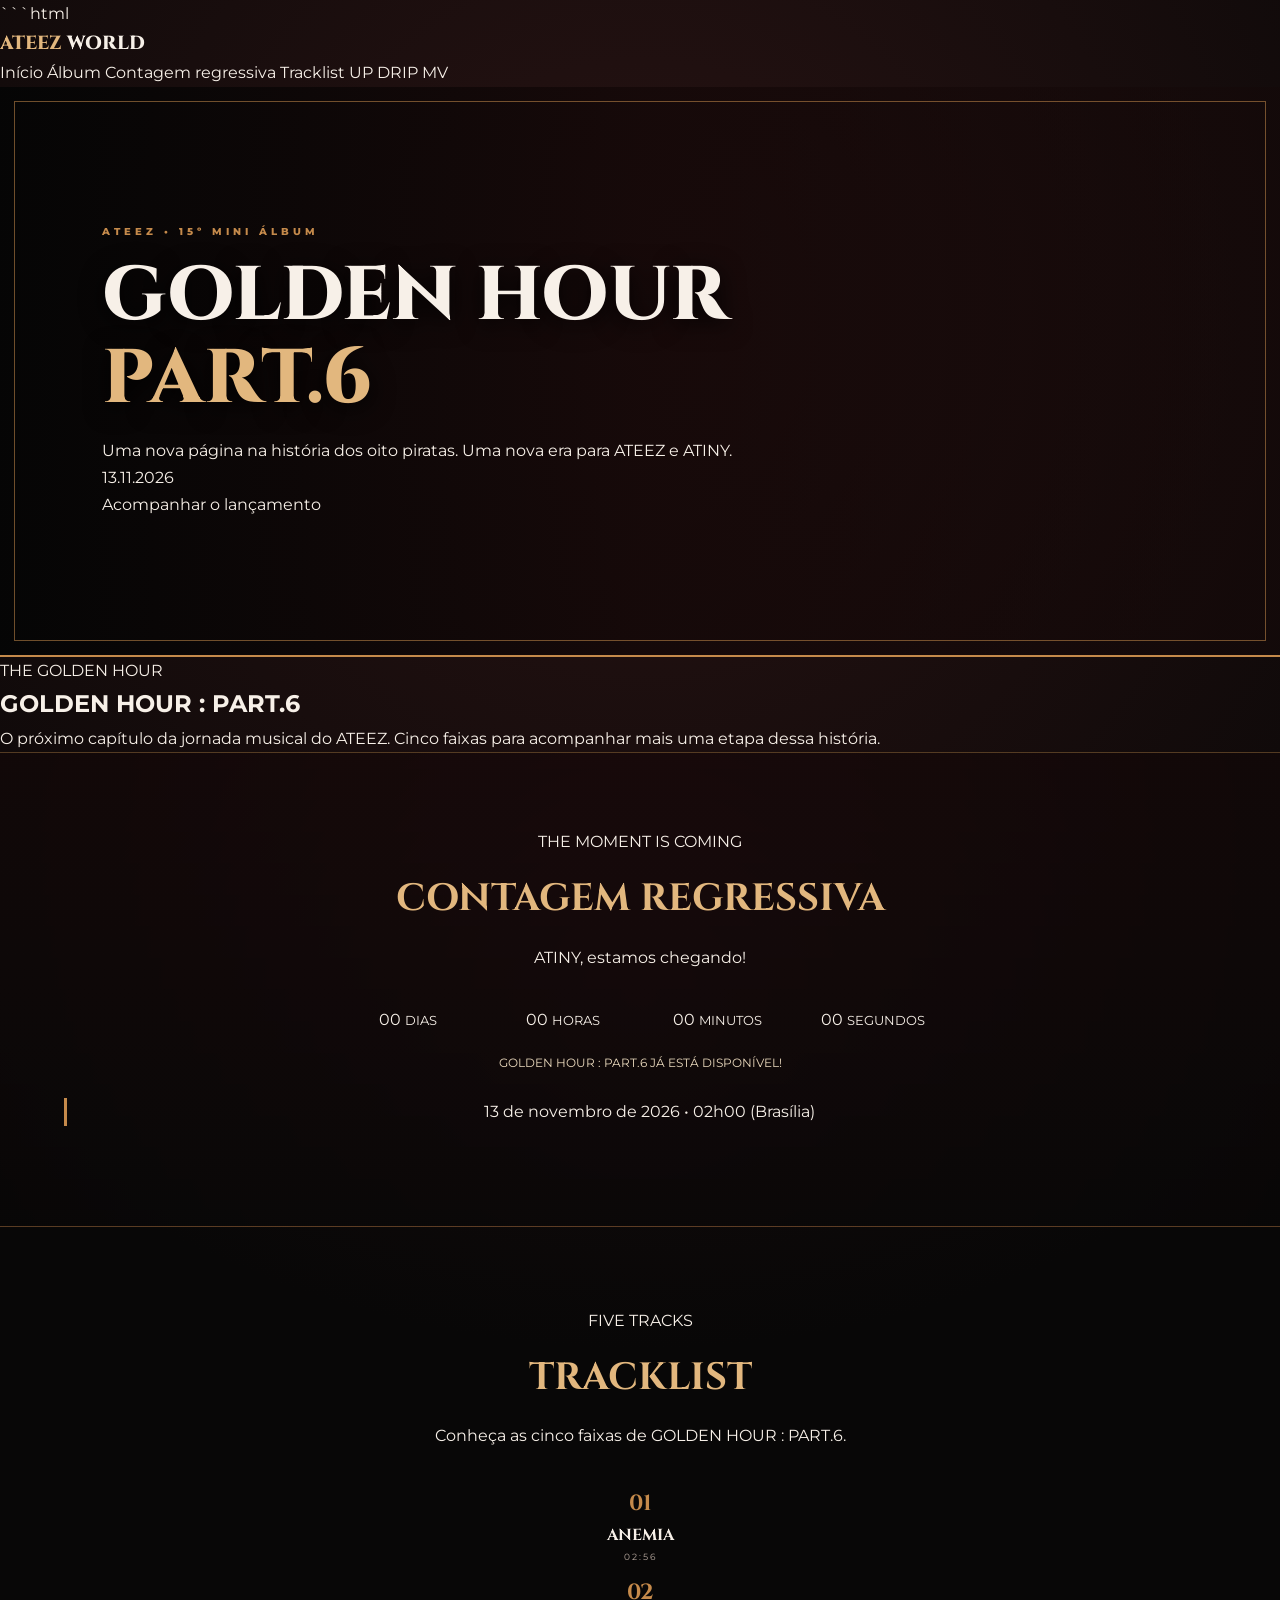
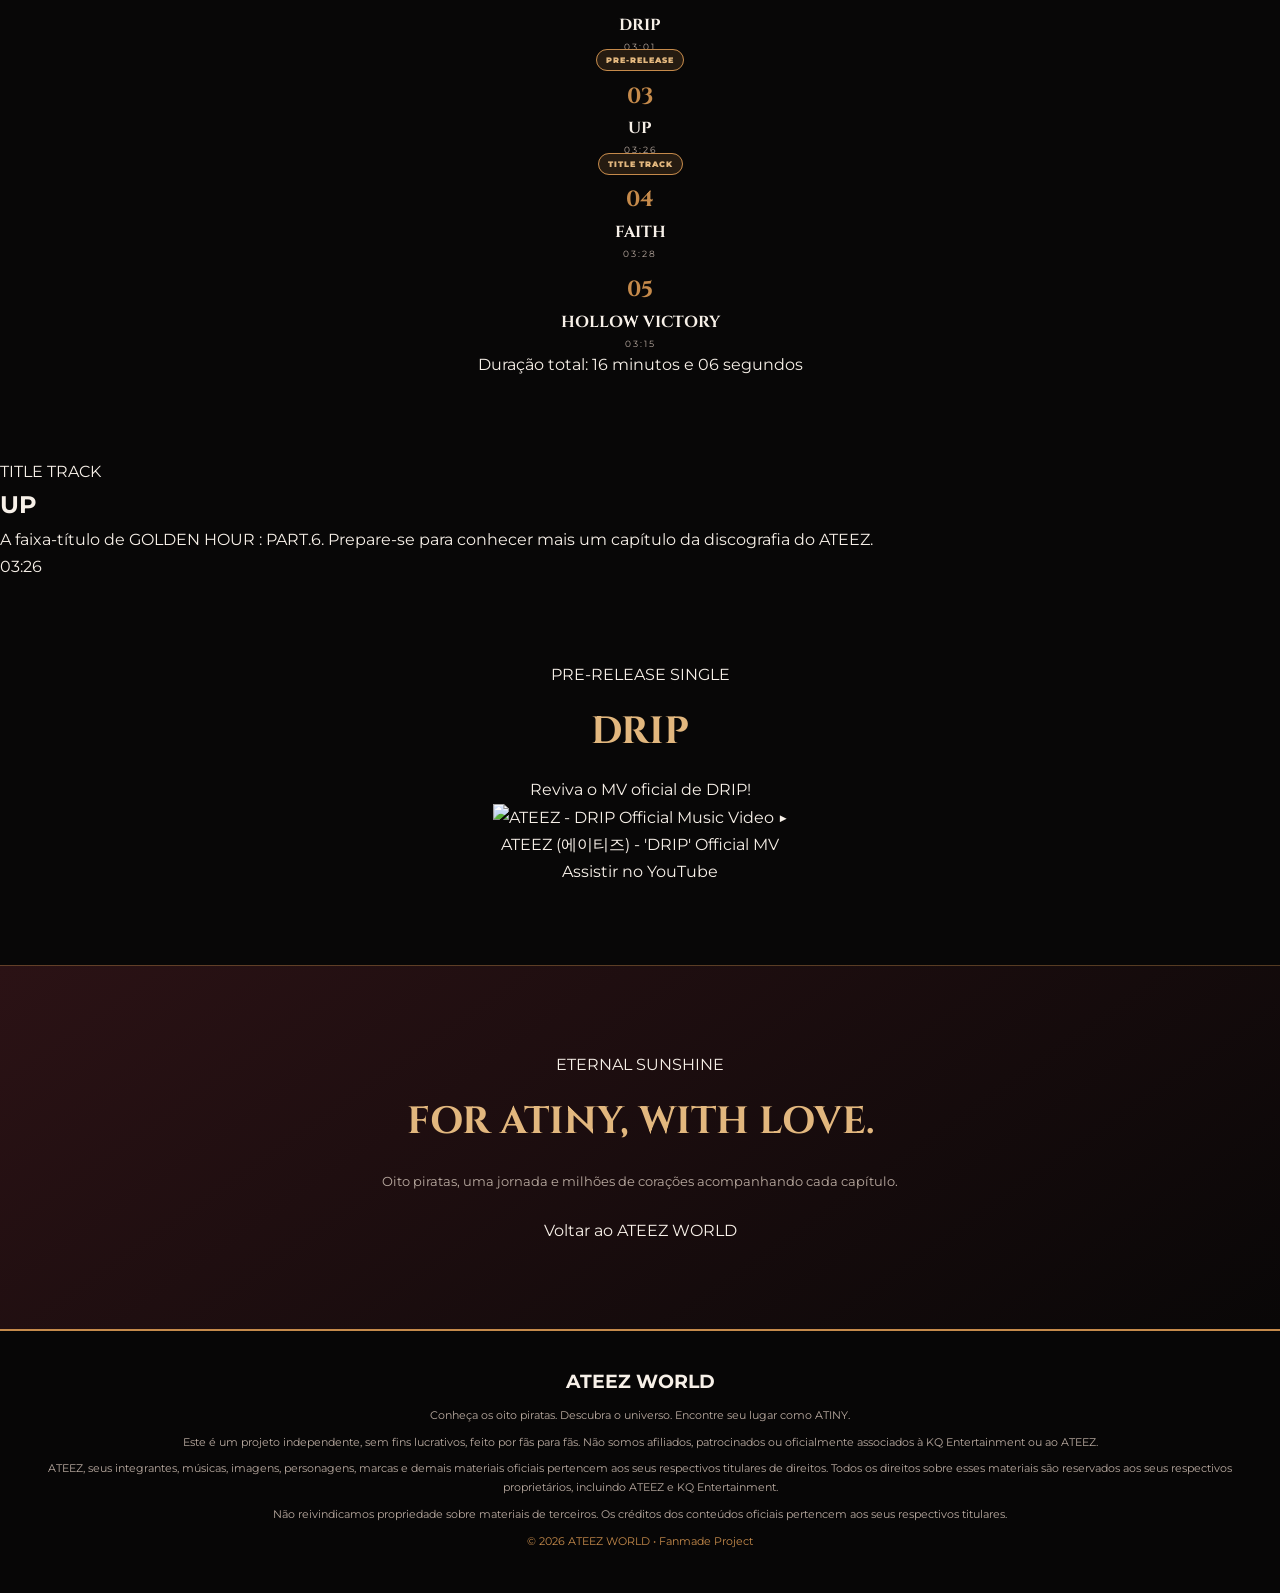
==== golden-hour.html @ 0f2baec0 "Ateez Golden Hour PART.6" ====
```html
<!DOCTYPE html>
<html lang="pt-BR">
<head>
    <meta charset="UTF-8">
    <meta name="viewport" content="width=device-width, initial-scale=1.0">

    <meta name="description" content="GOLDEN HOUR : PART.6 — Uma página especial feita por fãs para fãs de ATEEZ.">

    <title>GOLDEN HOUR : PART.6 | ATEEZ WORLD</title>

    <link rel="preconnect" href="https://fonts.googleapis.com">
    <link rel="preconnect" href="https://fonts.gstatic.com" crossorigin>

    <link href="https://fonts.googleapis.com/css2?family=Cinzel:wght@400;500;600;700;800&family=Montserrat:wght@300;400;500;600;700;800&display=swap" rel="stylesheet">

    <link rel="stylesheet" href="golden-hour.css">

    <script src="golden-hour.js" defer></script>
</head>

<body>

    <!-- CABEÇALHO -->
    <header class="site-header">
        <div class="header-container">

            <a href="index.html" class="logo">
                ATEEZ <span>WORLD</span>
            </a>

            <nav class="main-nav">
                <a href="index.html">Início</a>
                <a href="#album">Álbum</a>
                <a href="#countdown">Contagem regressiva</a>
                <a href="#tracklist">Tracklist</a>
                <a href="#up">UP</a>
                <a href="#drip">DRIP MV</a>
            </nav>

        </div>
    </header>


    <!-- HERO -->
    <main>

        <section class="hero hero-golden">

            <div class="hero-content">

                <span class="eyebrow">
                    ATEEZ • 15º MINI ÁLBUM
                </span>

                <h1>
                    GOLDEN HOUR
                    <span>PART.6</span>
                </h1>

                <p>
                    Uma nova página na história dos oito piratas.
                    Uma nova era para ATEEZ e ATINY.
                </p>

                <div class="hero-date">
                    13.11.2026
                </div>

                <a href="#countdown" class="hero-button">
                    Acompanhar o lançamento
                </a>

            </div>

        </section>


        <!-- APRESENTAÇÃO -->
        <section class="section album-intro" id="album">

            <div class="section-heading">

                <span class="section-label">
                    THE GOLDEN HOUR
                </span>

                <h2>
                    GOLDEN HOUR : PART.6
                </h2>

                <p>
                    O próximo capítulo da jornada musical do ATEEZ.
                    Cinco faixas para acompanhar mais uma etapa
                    dessa história.
                </p>

            </div>

        </section>


        <!-- CONTAGEM REGRESSIVA -->
        <section class="section countdown-section" id="countdown">

            <div class="section-heading">

                <span class="section-label">
                    THE MOMENT IS COMING
                </span>

                <h2>
                    CONTAGEM REGRESSIVA
                </h2>

                <p>
                    ATINY, estamos chegando!
                </p>

            </div>

            <div class="countdown" id="countdownTimer">

                <div class="countdown-box">
                    <span id="days">00</span>
                    <small>DIAS</small>
                </div>

                <div class="countdown-box">
                    <span id="hours">00</span>
                    <small>HORAS</small>
                </div>

                <div class="countdown-box">
                    <span id="minutes">00</span>
                    <small>MINUTOS</small>
                </div>

                <div class="countdown-box">
                    <span id="seconds">00</span>
                    <small>SEGUNDOS</small>
                </div>

            </div>

            <p class="countdown-status" id="countdownStatus">
                A contagem continua... ATINY, estamos quase lá!
            </p>

            <p class="release-date">
                13 de novembro de 2026 • 02h00 (Brasília)
            </p>

        </section>


        <!-- TRACKLIST -->
        <section class="section tracklist-section" id="tracklist">

            <div class="section-heading">

                <span class="section-label">
                    FIVE TRACKS
                </span>

                <h2>
                    TRACKLIST
                </h2>

                <p>
                    Conheça as cinco faixas de GOLDEN HOUR : PART.6.
                </p>

            </div>

            <div class="tracklist">

                <article class="track-item">
                    <span class="track-number">01</span>

                    <div class="track-info">
                        <h3>ANEMIA</h3>
                        <span>02:56</span>
                    </div>
                </article>


                <article class="track-item">
                    <span class="track-number">02</span>

                    <div class="track-info">
                        <h3>DRIP</h3>
                        <span>03:01</span>
                    </div>

                    <span class="track-tag">
                        PRE-RELEASE
                    </span>
                </article>


                <article class="track-item highlight-track">
                    <span class="track-number">03</span>

                    <div class="track-info">
                        <h3>UP</h3>
                        <span>03:26</span>
                    </div>

                    <span class="track-tag">
                        TITLE TRACK
                    </span>
                </article>


                <article class="track-item">
                    <span class="track-number">04</span>

                    <div class="track-info">
                        <h3>FAITH</h3>
                        <span>03:28</span>
                    </div>
                </article>


                <article class="track-item">
                    <span class="track-number">05</span>

                    <div class="track-info">
                        <h3>HOLLOW VICTORY</h3>
                        <span>03:15</span>
                    </div>
                </article>

            </div>

            <p class="album-duration">
                Duração total: 16 minutos e 06 segundos
            </p>

        </section>


        <!-- UP -->
        <section class="section up-section" id="up">

            <div class="up-content">

                <span class="section-label">
                    TITLE TRACK
                </span>

                <h2>
                    UP
                </h2>

                <p>
                    A faixa-título de GOLDEN HOUR : PART.6.
                    Prepare-se para conhecer mais um capítulo
                    da discografia do ATEEZ.
                </p>

                <span class="up-duration">
                    03:26
                </span>

            </div>

        </section>


        <!-- DRIP -->
        <section class="section drip-section" id="drip">

            <div class="section-heading">

                <span class="section-label">
                    PRE-RELEASE SINGLE
                </span>

                <h2>
                    DRIP
                </h2>

                <p>
                    Reviva o MV oficial de DRIP!
                </p>

            </div>

            <div class="drip-video-container">

                <a
                    href="https://www.youtube.com/watch?v=iqQWCYMlMw0"
                    target="_blank"
                    rel="noopener noreferrer"
                    class="drip-thumbnail-link"
                    aria-label="Assistir ao MV oficial de DRIP no YouTube"
                >

                    <img
                        src="https://img.youtube.com/vi/iqQWCYMlMw0/maxresdefault.jpg"
                        alt="ATEEZ - DRIP Official Music Video"
                        class="drip-thumbnail"
                        loading="lazy"
                    >

                    <span class="play-button" aria-hidden="true">
                        ▶
                    </span>

                </a>

                <p class="video-caption">
                    ATEEZ (에이티즈) - 'DRIP' Official MV
                </p>

                <a
                    href="https://www.youtube.com/watch?v=iqQWCYMlMw0"
                    target="_blank"
                    rel="noopener noreferrer"
                    class="video-button"
                >
                    Assistir no YouTube
                </a>

            </div>

        </section>


        <!-- ENCERRAMENTO -->
        <section class="section closing-section">

            <span class="section-label">
                ETERNAL SUNSHINE
            </span>

            <h2>
                FOR ATINY, WITH LOVE.
            </h2>

            <p>
                Oito piratas, uma jornada e milhões de corações
                acompanhando cada capítulo.
            </p>

            <a href="index.html" class="back-button">
                Voltar ao ATEEZ WORLD
            </a>

        </section>

    </main>


    <!-- RODAPÉ -->
    <footer class="site-footer">

        <div class="footer-content">

            <h3>ATEEZ WORLD</h3>

            <p>
                Conheça os oito piratas.
                Descubra o universo.
                Encontre seu lugar como ATINY.
            </p>

            <div class="footer-divider"></div>

            <p class="copyright-notice">
                Este é um projeto independente, sem fins lucrativos,
                feito por fãs para fãs. Não somos afiliados,
                patrocinados ou oficialmente associados à
                KQ Entertainment ou ao ATEEZ.
            </p>

            <p class="copyright-notice">
                ATEEZ, seus integrantes, músicas, imagens,
                personagens, marcas e demais materiais oficiais
                pertencem aos seus respectivos titulares de direitos.
                Todos os direitos sobre esses materiais são reservados
                aos seus respectivos proprietários, incluindo
                ATEEZ e KQ Entertainment.
            </p>

            <p class="copyright-notice">
                Não reivindicamos propriedade sobre materiais
                de terceiros. Os créditos dos conteúdos oficiais
                pertencem aos seus respectivos titulares.
            </p>

            <p class="footer-credit">
                © 2026 ATEEZ WORLD • Fanmade Project
            </p>

        </div>

    </footer>

</body>
</html>
---- golden-hour.css ----
/* ======================================
   ATEEZ WORLD
   GOLDEN HOUR : PART.6
====================================== */

:root {
    --black: #080707;
    --dark: #15100f;
    --wine: #641820;
    --wine-light: #8b2932;
    --gold: #c58a4b;
    --light-gold: #e2b77e;
    --cream: #ead9bd;
    --white: #f7f0e8;
    --muted: #b9aaa0;
    --border: rgba(197, 138, 75, 0.4);
}

* {
    margin: 0;
    padding: 0;
    box-sizing: border-box;
    scroll-behavior: smooth;
}

body {
    background:
        radial-gradient(circle at 50% 10%, #281313 0, transparent 35%),
        var(--black);

    color: var(--white);
    font-family: 'Montserrat', sans-serif;
    line-height: 1.7;
}

a {
    color: inherit;
    text-decoration: none;
}

button {
    cursor: pointer;
}

/* HEADER */

.header {
    min-height: 75px;
    padding: 15px 5%;

    display: flex;
    justify-content: space-between;
    align-items: center;
    gap: 20px;

    background: rgba(8, 7, 7, 0.96);

    border-bottom: 1px solid var(--border);

    position: sticky;
    top: 0;
    z-index: 100;
}

.logo {
    font-family: 'Cinzel', serif;
    font-size: 19px;
    font-weight: 800;
    color: var(--light-gold);
    white-space: nowrap;
}

.logo span {
    color: var(--white);
}

.header nav {
    display: flex;
    flex-wrap: wrap;
    gap: 20px;
}

.header nav a,
.back-link {
    font-size: 10px;
    font-weight: 700;
    color: var(--cream);
    transition: 0.3s;
}

.header nav a:hover,
.back-link:hover {
    color: var(--gold);
}

/* HERO */

.hero {
    min-height: 570px;
    padding: 80px 8%;

    display: flex;
    align-items: center;
    justify-content: space-between;

    position: relative;
    overflow: hidden;

    background:
        linear-gradient(
            90deg,
            rgba(5, 5, 5, 0.98),
            rgba(20, 8, 8, 0.85),
            rgba(20, 8, 8, 0.5)
        ),
        url('https://images.unsplash.com/photo-1519608487953-e999c86e7455?auto=format&fit=crop&w=1800&q=85')
        center / cover;

    border-bottom: 2px solid var(--gold);
}

.hero::after {
    content: "";

    position: absolute;
    inset: 14px;

    border: 1px solid rgba(197, 138, 75, 0.55);

    pointer-events: none;
}

.hero-overlay {
    position: absolute;
    inset: 0;

    background:
        radial-gradient(
            circle at 80% 50%,
            rgba(139, 41, 50, 0.25),
            transparent 45%
        );
}

.hero-content {
    position: relative;
    z-index: 2;
    max-width: 650px;
}

.eyebrow {
    display: block;

    color: var(--gold);

    font-size: 10px;
    font-weight: 800;
    letter-spacing: 4px;

    text-transform: uppercase;
}

.album-number {
    margin-top: 20px;

    color: var(--cream);

    font-size: 11px;
    letter-spacing: 3px;
}

.hero h1 {
    margin: 15px 0;

    font-family: 'Cinzel', serif;
    font-size: clamp(38px, 7vw, 76px);
    font-weight: 800;
    line-height: 1.1;

    color: var(--white);
    text-shadow: 0 5px 25px #000;
}

.hero h1 span {
    display: block;
    color: var(--light-gold);
}

.hero-description {
    max-width: 480px;
    margin-bottom: 25px;

    color: var(--cream);
    font-size: 14px;
}

.release-date {
    display: flex;
    flex-direction: column;
    gap: 4px;

    margin: 25px 0;
    padding-left: 15px;

    border-left: 3px solid var(--gold);
}

.release-date span {
    color: var(--gold);
    font-size: 10px;
    letter-spacing: 3px;
    font-weight: 800;
}

.release-date strong {
    font-family: 'Cinzel', serif;
    font-size: 21px;
    color: var(--white);
}

.release-date small {
    color: var(--muted);
    font-size: 10px;
    letter-spacing: 2px;
}

.gold-button {
    display: inline-flex;
    justify-content: center;
    align-items: center;

    padding: 13px 22px;

    background: linear-gradient(135deg, #d49a5c, #a9662e);

    border: 1px solid var(--gold);
    border-radius: 5px;

    color: #160d08;

    font-size: 10px;
    font-weight: 900;
    letter-spacing: 1px;

    transition: 0.3s;
}

.gold-button:hover {
    transform: translateY(-3px);
    filter: brightness(1.15);
    box-shadow: 0 8px 25px #c58a4b35;
}

.hero-symbol {
    position: relative;
    z-index: 2;

    width: 220px;
    height: 220px;

    display: flex;
    flex-direction: column;
    justify-content: center;
    align-items: center;

    border: 1px solid var(--gold);
    border-radius: 50%;

    background: rgba(20, 8, 8, 0.5);

    box-shadow:
        0 0 30px rgba(197, 138, 75, 0.12),
        inset 0 0 30px rgba(197, 138, 75, 0.1);
}

.hero-symbol span {
    font-size: 35px;
    color: var(--gold);
}

.hero-symbol p {
    font-family: 'Cinzel', serif;
    font-size: 22px;
    font-weight: 800;
    text-align: center;
    line-height: 1.2;
    color: var(--light-gold);
}

.hero-symbol small {
    margin-top: 10px;
    font-size: 9px;
    letter-spacing: 2px;
    color: var(--cream);
}

/* INTRODUCTION */

.introduction {
    max-width: 850px;
    margin: auto;
    padding: 80px 25px;

    text-align: center;
}

.introduction h2,
.countdown-section h2,
.tracklist-section h2,
.title-track-section h2,
.drip-section h2,
.closing-section h2 {
    margin: 12px 0;

    font-family: 'Cinzel', serif;
    font-size: clamp(25px, 4vw, 38px);

    color: var(--light-gold);
}

.introduction > p {
    color: var(--muted);
    font-size: 13px;
}

.gold-line {
    width: 100px;
    height: 2px;

    margin: 25px auto;

    background: var(--gold);
}

.introduction .special-message {
    color: var(--gold);
    font-family: 'Cinzel', serif;
    letter-spacing: 2px;
}

/* COUNTDOWN */

.countdown-section {
    padding: 75px 5%;

    text-align: center;

    background:
        linear-gradient(rgba(18, 8, 8, 0.9), rgba(8, 7, 7, 0.96)),
        radial-gradient(circle, #64202a, #080707);
    
    border-top: 1px solid var(--border);
    border-bottom: 1px solid var(--border);
}

.countdown-description,
.section-description {
    color: var(--muted);
    font-size: 13px;
}

.countdown {
    display: grid;
    grid-template-columns: repeat(4, minmax(0, 140px));
    justify-content: center;
    gap: 15px;

    margin: 35px auto 20px;
}

.time-card {
    padding: 23px 10px;

    background: linear-gradient(145deg, #281514, #100c0b);

    border: 1px solid var(--border);
    border-radius: 10px;
}

.time-card strong {
    display: block;

    color: var(--light-gold);

    font-family: 'Cinzel', serif;
    font-size: clamp(30px, 5vw, 48px);
    line-height: 1.2;
}

.time-card span {
    display: block;

    margin-top: 8px;

    color: var(--gold);

    font-size: 9px;
    font-weight: 800;
    letter-spacing: 2px;
}

.countdown-status {
    color: var(--cream);
    font-size: 12px;
}

.countdown.released .time-card {
    border-color: var(--gold);
    background: #34191a;
}

/* TRACKLIST */

.tracklist-section {
    max-width: 850px;
    margin: auto;
    padding: 80px 25px;

    text-align: center;
}

.tracklist {
    display: flex;
    flex-direction: column;
    gap: 10px;

    margin-top: 35px;
}

.track {
    display: flex;
    align-items: center;
    gap: 18px;

    padding: 18px 20px;

    background: linear-gradient(110deg, #1b1312, #100e0d);

    border: 1px solid rgba(197, 138, 75, 0.25);
    border-radius: 8px;

    text-align: left;

    transition: 0.3s;
}

.track:hover {
    transform: translateX(5px);
    border-color: var(--gold);
}

.track-number {
    color: var(--gold);
    font-family: 'Cinzel', serif;
    font-size: 22px;
    font-weight: 700;
}

.track-info {
    flex: 1;
}

.track-info h3 {
    color: var(--white);
    font-family: 'Cinzel', serif;
    font-size: 16px;
}

.track-info span {
    color: var(--muted);
    font-size: 9px;
    letter-spacing: 2px;
}

.track time {
    color: var(--cream);
    font-size: 12px;
    font-weight: 700;
}

.track-tag {
    padding: 5px 9px;

    background: rgba(197, 138, 75, 0.15);

    border: 1px solid var(--gold);
    border-radius: 20px;

    color: var(--light-gold);

    font-size: 8px;
    font-weight: 900;
    letter-spacing: 1px;
}

.title-track {
    background: linear-gradient(110deg, #4a171d, #1c1010);
    border-color: var(--gold);
}

.title-track .track-info h3 {
    color: var(--light-gold);
}

.album-total {
    display: flex;
    justify-content: space-between;
    align-items: center;

    margin-top: 20px;
    padding: 15px 20px;

    border-top: 1px solid var(--border);
}

.album-total span {
    color: var(--muted);
    font-size: 10px;
    letter-spacing: 2px;
}

.album-total strong {
    color: var(--gold);
    font-family: 'Cinzel', serif;
    font-size: 20px;
}

/* UP */

.title-track-section {
    padding: 80px 20px;

    text-align: center;

    background:
        radial-gradient(circle at center, #43171d, #100b0b 70%);

    border-top: 1px solid var(--border);
    border-bottom: 1px solid var(--border);
}

.title-track-section > p {
    max-width: 550px;
    margin: auto;

    color: var(--muted);
    font-size: 13px;
}

.up-decoration {
    width: 210px;
    height: 210px;

    margin: 35px auto 0;

    display: flex;
    flex-direction: column;
    align-items: center;
    justify-content: center;

    border: 1px solid var(--gold);
    border-radius: 50%;

    box-shadow:
        0 0 35px rgba(197, 138, 75, 0.15),
        inset 0 0 25px rgba(197, 138, 75, 0.1);
}

.up-decoration span {
    color: var(--gold);
    font-size: 30px;
}

.up-decoration strong {
    color: var(--light-gold);
    font-family: 'Cinzel', serif;
    font-size: 48px;
    line-height: 1;
}

.up-decoration small {
    margin-top: 10px;
    color: var(--cream);
    font-size: 10px;
    letter-spacing: 3px;
}

/* DRIP */

.drip-section {
    padding: 80px 20px;
    text-align: center;
}

.drip-section > p {
    color: var(--muted);
    font-size: 13px;
}

.drip-placeholder {
    width: min(600px, 100%);
    aspect-ratio: 16 / 9;

    margin: 30px auto;

    display: flex;
    flex-direction: column;
    align-items: center;
    justify-content: center;

    background:
        linear-gradient(rgba(20, 5, 5, 0.55), rgba(20, 5, 5, 0.8)),
        radial-gradient(circle, #852b34, #150b0b 75%);

    border: 1px solid var(--gold);
    border-radius: 12px;
}

.play-icon {
    width: 65px;
    height: 65px;

    display: grid;
    place-items: center;

    padding-left: 5px;

    background: var(--gold);
    border-radius: 50%;

    color: #160d08;
    font-size: 22px;
}

.drip-placeholder p {
    margin-top: 15px;

    color: var(--white);

    font-family: 'Cinzel', serif;
    font-size: 22px;
    font-weight: 700;
}

.drip-placeholder small {
    color: var(--light-gold);
    font-size: 9px;
    letter-spacing: 3px;
}

.image-note {
    margin-top: 12px;
    font-size: 10px !important;
}

/* CLOSING */

.closing-section {
    padding: 85px 20px;

    text-align: center;

    background: linear-gradient(145deg, #2b1215, #090707);

    border-top: 1px solid var(--border);
}

.closing-section > p {
    max-width: 550px;
    margin: 15px auto 25px;

    color: var(--muted);
    font-size: 13px;
}

.closing-symbol {
    margin: 20px 0;

    color: var(--gold);
    font-size: 45px;
}

/* FOOTER */

footer {
    padding: 35px 20px;

    text-align: center;

    background: #070606;

    border-top: 2px solid var(--gold);
}

footer p,
footer small {
    display: block;
    margin: 8px;

    color: var(--muted);
    font-size: 11px;
}

.footer-credit {
    color: var(--gold);
}

/* RESPONSIVIDADE */

@media (max-width: 1000px) {

    .header {
        flex-wrap: wrap;
        justify-content: center;
    }

    .header nav {
        justify-content: center;
    }

    .hero-symbol {
        width: 170px;
        height: 170px;
    }

}

@media (max-width: 700px) {

    .hero {
        min-height: 550px;
        padding: 60px 8%;
    }

    .hero-symbol {
        display: none;
    }

    .header {
        gap: 12px;
    }

    .header nav {
        gap: 12px;
    }

    .header nav a {
        font-size: 9px;
    }

    .back-link {
        font-size: 9px;
    }

    .countdown {
        grid-template-columns: repeat(2, minmax(0, 130px));
    }

    .track {
        gap: 10px;
        padding: 14px 10px;
    }

    .track-info h3 {
        font-size: 13px;
    }

    .track-number {
        font-size: 17px;
    }

    .track-tag {
        font-size: 7px;
        padding: 4px 6px;
    }

}

@media (max-width: 400px) {

    .hero h1 {
        font-size: 36px;
    }

    .release-date strong {
        font-size: 17px;
    }

    .track time {
        font-size: 10px;
    }

    .track-info span {
        font-size: 8px;
    }

}
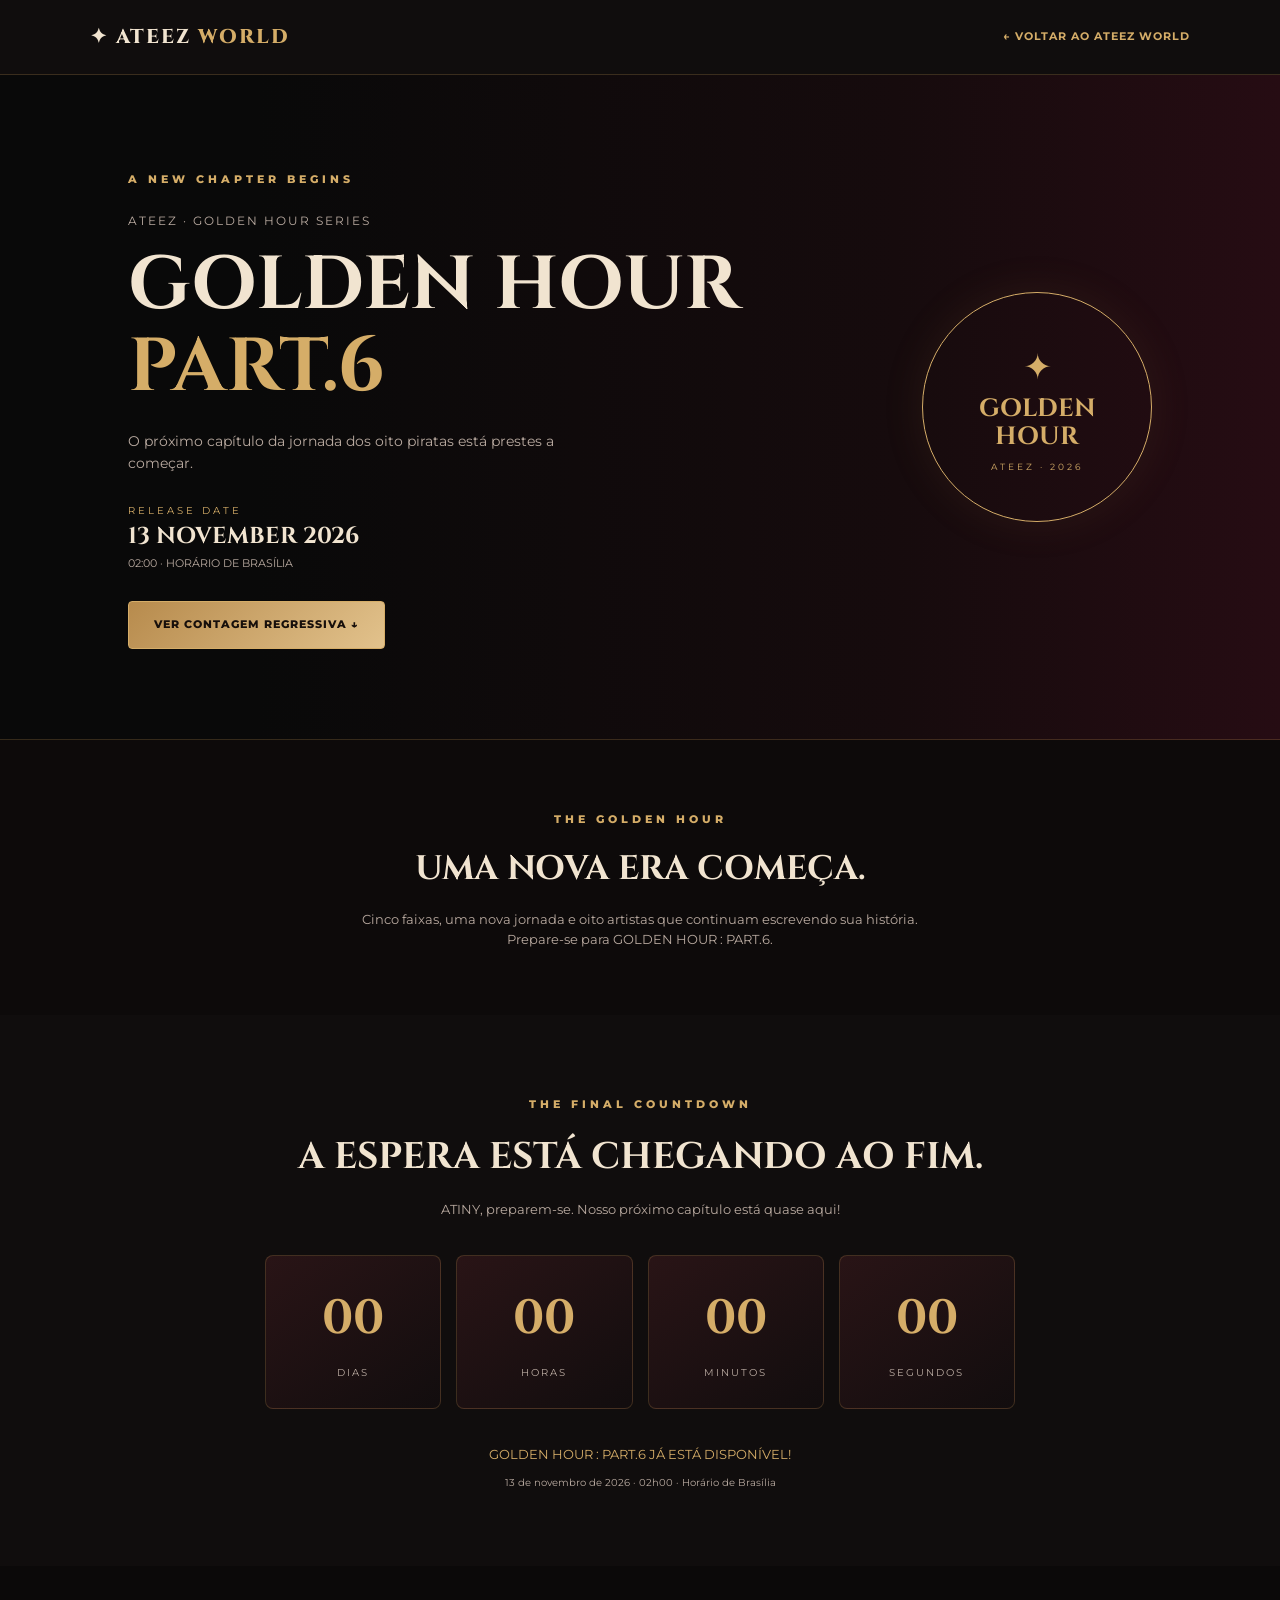
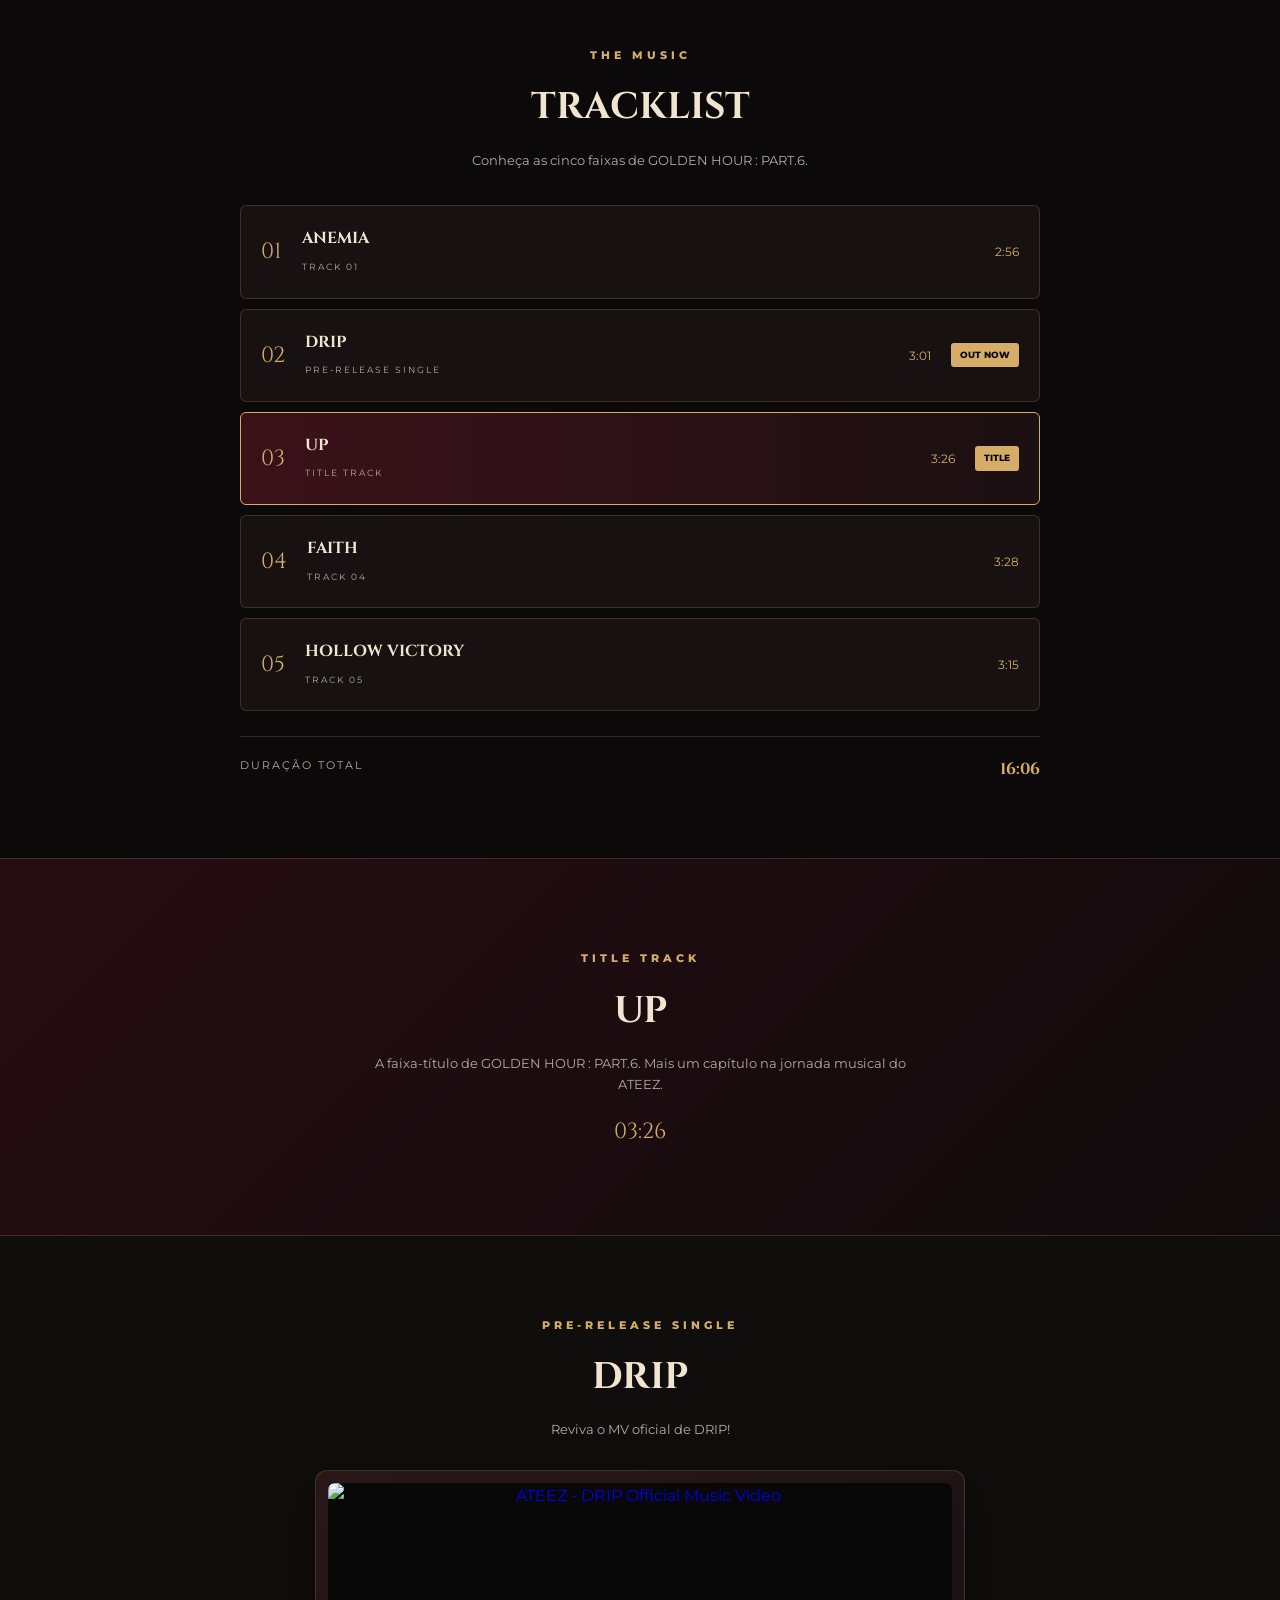
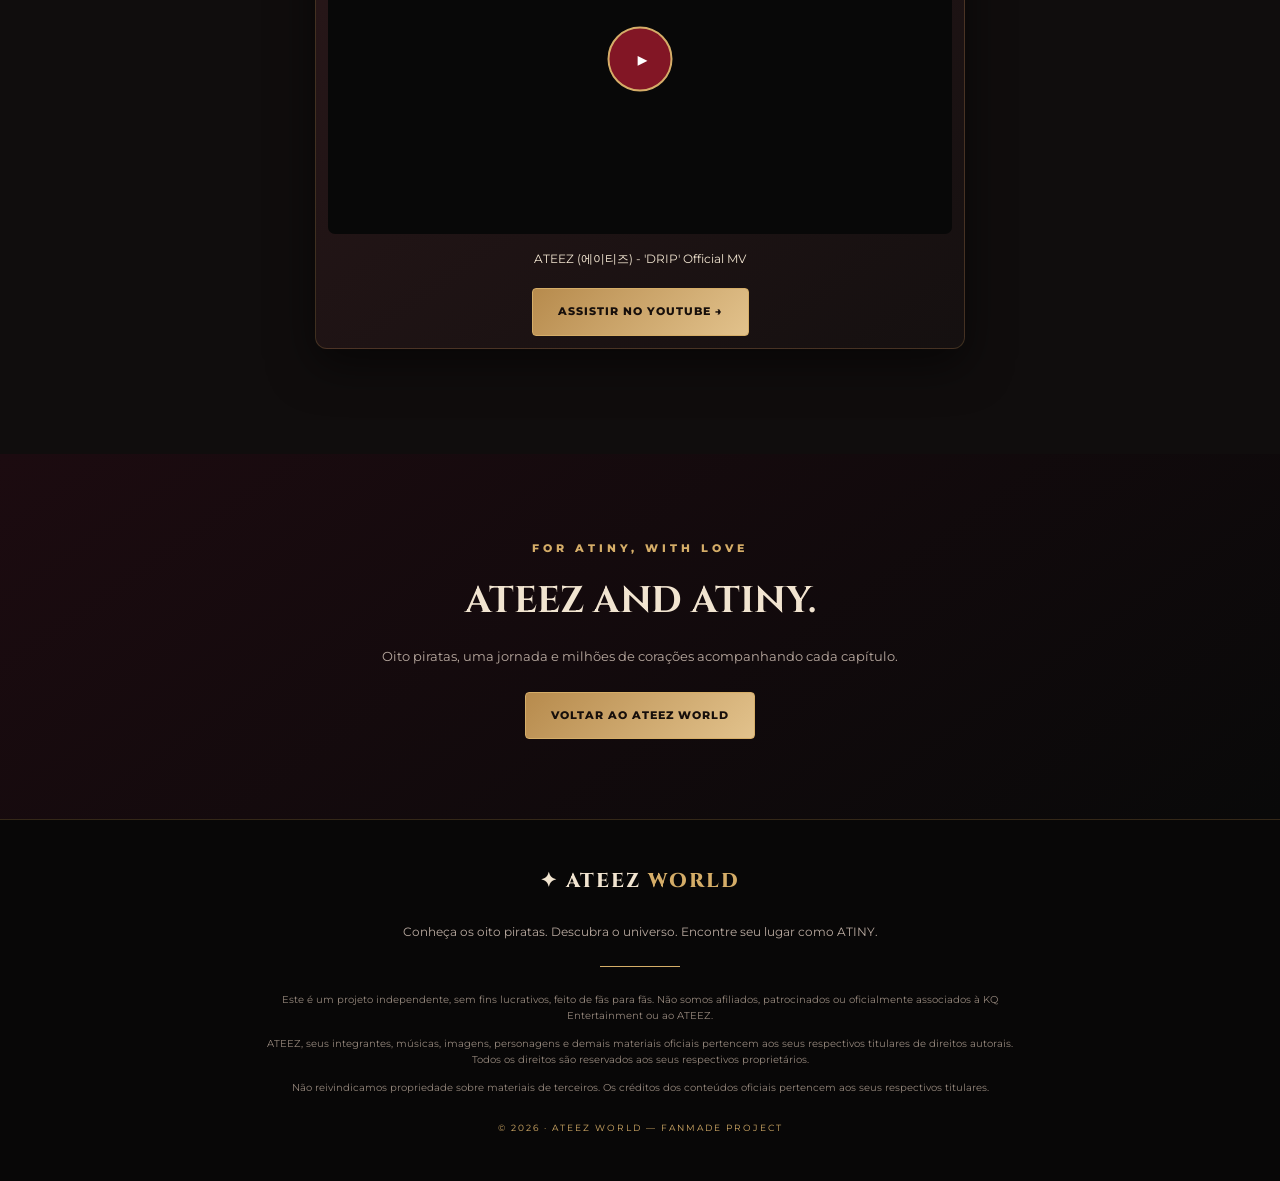
==== commit 19a5840e: "Golden Hour Pt.6 Atualizado" ====
--- a/golden-hour.html
+++ b/golden-hour.html
@@ -1,11 +1,12 @@
-```html
+
 <!DOCTYPE html>
 <html lang="pt-BR">
+
 <head>
     <meta charset="UTF-8">
     <meta name="viewport" content="width=device-width, initial-scale=1.0">
 
-    <meta name="description" content="GOLDEN HOUR : PART.6 — Uma página especial feita por fãs para fãs de ATEEZ.">
+    <meta name="description" content="GOLDEN HOUR : PART.6 — página especial feita por fãs para fãs de ATEEZ.">
 
     <title>GOLDEN HOUR : PART.6 | ATEEZ WORLD</title>
 
@@ -22,54 +23,67 @@
 <body>
 
     <!-- CABEÇALHO -->
-    <header class="site-header">
-        <div class="header-container">
-
-            <a href="index.html" class="logo">
-                ATEEZ <span>WORLD</span>
-            </a>
-
-            <nav class="main-nav">
-                <a href="index.html">Início</a>
-                <a href="#album">Álbum</a>
-                <a href="#countdown">Contagem regressiva</a>
-                <a href="#tracklist">Tracklist</a>
-                <a href="#up">UP</a>
-                <a href="#drip">DRIP MV</a>
-            </nav>
-
-        </div>
+    <header class="header">
+
+        <a href="index.html" class="logo">
+            ✦ ATEEZ <span>WORLD</span>
+        </a>
+
+        <a href="index.html" class="back-link">
+            ← VOLTAR AO ATEEZ WORLD
+        </a>
+
     </header>
 
 
-    <!-- HERO -->
     <main>
 
-        <section class="hero hero-golden">
+        <!-- HERO -->
+        <section class="hero">
 
             <div class="hero-content">
 
-                <span class="eyebrow">
-                    ATEEZ • 15º MINI ÁLBUM
-                </span>
+                <span class="eyebrow">A NEW CHAPTER BEGINS</span>
+
+                <p class="album-number">
+                    ATEEZ · GOLDEN HOUR SERIES
+                </p>
 
                 <h1>
                     GOLDEN HOUR
                     <span>PART.6</span>
                 </h1>
 
+                <p class="hero-description">
+                    O próximo capítulo da jornada dos oito piratas
+                    está prestes a começar.
+                </p>
+
+                <div class="release-date">
+
+                    <span>RELEASE DATE</span>
+
+                    <strong>13 NOVEMBER 2026</strong>
+
+                    <small>02:00 · HORÁRIO DE BRASÍLIA</small>
+
+                </div>
+
+                <a href="#countdown" class="gold-button">
+                    VER CONTAGEM REGRESSIVA ↓
+                </a>
+
+            </div>
+
+            <div class="hero-symbol">
+
+                <span>✦</span>
+
                 <p>
-                    Uma nova página na história dos oito piratas.
-                    Uma nova era para ATEEZ e ATINY.
+                    GOLDEN<br>HOUR
                 </p>
 
-                <div class="hero-date">
-                    13.11.2026
-                </div>
-
-                <a href="#countdown" class="hero-button">
-                    Acompanhar o lançamento
-                </a>
+                <small>ATEEZ · 2026</small>
 
             </div>
 
@@ -77,216 +91,183 @@
 
 
         <!-- APRESENTAÇÃO -->
-        <section class="section album-intro" id="album">
-
-            <div class="section-heading">
-
-                <span class="section-label">
-                    THE GOLDEN HOUR
-                </span>
-
-                <h2>
-                    GOLDEN HOUR : PART.6
-                </h2>
-
-                <p>
-                    O próximo capítulo da jornada musical do ATEEZ.
-                    Cinco faixas para acompanhar mais uma etapa
-                    dessa história.
-                </p>
-
-            </div>
+        <section class="intro-section">
+
+            <span class="eyebrow">THE GOLDEN HOUR</span>
+
+            <h2>UMA NOVA ERA COMEÇA.</h2>
+
+            <p>
+                Cinco faixas, uma nova jornada e oito artistas
+                que continuam escrevendo sua história.
+                Prepare-se para GOLDEN HOUR : PART.6.
+            </p>
 
         </section>
 
 
         <!-- CONTAGEM REGRESSIVA -->
-        <section class="section countdown-section" id="countdown">
-
-            <div class="section-heading">
-
-                <span class="section-label">
-                    THE MOMENT IS COMING
-                </span>
-
-                <h2>
-                    CONTAGEM REGRESSIVA
-                </h2>
-
-                <p>
-                    ATINY, estamos chegando!
-                </p>
-
-            </div>
+        <section class="countdown-section" id="countdown">
+
+            <span class="eyebrow">THE FINAL COUNTDOWN</span>
+
+            <h2>A ESPERA ESTÁ CHEGANDO AO FIM.</h2>
+
+            <p class="countdown-description">
+                ATINY, preparem-se. Nosso próximo capítulo está quase aqui!
+            </p>
 
             <div class="countdown" id="countdownTimer">
 
-                <div class="countdown-box">
-                    <span id="days">00</span>
-                    <small>DIAS</small>
-                </div>
-
-                <div class="countdown-box">
-                    <span id="hours">00</span>
-                    <small>HORAS</small>
-                </div>
-
-                <div class="countdown-box">
-                    <span id="minutes">00</span>
-                    <small>MINUTOS</small>
-                </div>
-
-                <div class="countdown-box">
-                    <span id="seconds">00</span>
-                    <small>SEGUNDOS</small>
-                </div>
-
-            </div>
-
-            <p class="countdown-status" id="countdownStatus">
-                A contagem continua... ATINY, estamos quase lá!
-            </p>
-
-            <p class="release-date">
-                13 de novembro de 2026 • 02h00 (Brasília)
+                <div class="time-card">
+                    <strong id="days">00</strong>
+                    <span>DIAS</span>
+                </div>
+
+                <div class="time-card">
+                    <strong id="hours">00</strong>
+                    <span>HORAS</span>
+                </div>
+
+                <div class="time-card">
+                    <strong id="minutes">00</strong>
+                    <span>MINUTOS</span>
+                </div>
+
+                <div class="time-card">
+                    <strong id="seconds">00</strong>
+                    <span>SEGUNDOS</span>
+                </div>
+
+            </div>
+
+            <p class="countdown-status" id="countdownStatus" aria-live="polite">
+                Calculando o tempo restante...
+            </p>
+
+            <p class="release-note">
+                13 de novembro de 2026 · 02h00 · Horário de Brasília
             </p>
 
         </section>
 
 
         <!-- TRACKLIST -->
-        <section class="section tracklist-section" id="tracklist">
-
-            <div class="section-heading">
-
-                <span class="section-label">
-                    FIVE TRACKS
-                </span>
-
-                <h2>
-                    TRACKLIST
-                </h2>
-
-                <p>
-                    Conheça as cinco faixas de GOLDEN HOUR : PART.6.
-                </p>
-
-            </div>
+        <section class="tracklist-section" id="tracklist">
+
+            <span class="eyebrow">THE MUSIC</span>
+
+            <h2>TRACKLIST</h2>
+
+            <p class="section-description">
+                Conheça as cinco faixas de GOLDEN HOUR : PART.6.
+            </p>
 
             <div class="tracklist">
 
-                <article class="track-item">
+                <article class="track">
                     <span class="track-number">01</span>
 
                     <div class="track-info">
                         <h3>ANEMIA</h3>
-                        <span>02:56</span>
-                    </div>
-                </article>
-
-
-                <article class="track-item">
+                        <span>TRACK 01</span>
+                    </div>
+
+                    <time>2:56</time>
+                </article>
+
+
+                <article class="track pre-release">
                     <span class="track-number">02</span>
 
                     <div class="track-info">
                         <h3>DRIP</h3>
-                        <span>03:01</span>
-                    </div>
-
-                    <span class="track-tag">
-                        PRE-RELEASE
-                    </span>
-                </article>
-
-
-                <article class="track-item highlight-track">
+                        <span>PRE-RELEASE SINGLE</span>
+                    </div>
+
+                    <time>3:01</time>
+
+                    <span class="track-tag">OUT NOW</span>
+                </article>
+
+
+                <article class="track title-track">
                     <span class="track-number">03</span>
 
                     <div class="track-info">
                         <h3>UP</h3>
-                        <span>03:26</span>
-                    </div>
-
-                    <span class="track-tag">
-                        TITLE TRACK
-                    </span>
-                </article>
-
-
-                <article class="track-item">
+                        <span>TITLE TRACK</span>
+                    </div>
+
+                    <time>3:26</time>
+
+                    <span class="track-tag">TITLE</span>
+                </article>
+
+
+                <article class="track">
                     <span class="track-number">04</span>
 
                     <div class="track-info">
                         <h3>FAITH</h3>
-                        <span>03:28</span>
-                    </div>
-                </article>
-
-
-                <article class="track-item">
+                        <span>TRACK 04</span>
+                    </div>
+
+                    <time>3:28</time>
+                </article>
+
+
+                <article class="track">
                     <span class="track-number">05</span>
 
                     <div class="track-info">
                         <h3>HOLLOW VICTORY</h3>
-                        <span>03:15</span>
-                    </div>
-                </article>
-
-            </div>
-
-            <p class="album-duration">
-                Duração total: 16 minutos e 06 segundos
-            </p>
+                        <span>TRACK 05</span>
+                    </div>
+
+                    <time>3:15</time>
+                </article>
+
+            </div>
+
+            <div class="album-total">
+
+                <span>DURAÇÃO TOTAL</span>
+
+                <strong>16:06</strong>
+
+            </div>
 
         </section>
 
 
         <!-- UP -->
-        <section class="section up-section" id="up">
-
-            <div class="up-content">
-
-                <span class="section-label">
-                    TITLE TRACK
-                </span>
-
-                <h2>
-                    UP
-                </h2>
-
-                <p>
-                    A faixa-título de GOLDEN HOUR : PART.6.
-                    Prepare-se para conhecer mais um capítulo
-                    da discografia do ATEEZ.
-                </p>
-
-                <span class="up-duration">
-                    03:26
-                </span>
-
-            </div>
+        <section class="up-section" id="up">
+
+            <span class="eyebrow">TITLE TRACK</span>
+
+            <h2>UP</h2>
+
+            <p>
+                A faixa-título de GOLDEN HOUR : PART.6.
+                Mais um capítulo na jornada musical do ATEEZ.
+            </p>
+
+            <span class="up-duration">03:26</span>
 
         </section>
 
 
         <!-- DRIP -->
-        <section class="section drip-section" id="drip">
-
-            <div class="section-heading">
-
-                <span class="section-label">
-                    PRE-RELEASE SINGLE
-                </span>
-
-                <h2>
-                    DRIP
-                </h2>
-
-                <p>
-                    Reviva o MV oficial de DRIP!
-                </p>
-
-            </div>
+        <section class="drip-section" id="drip">
+
+            <span class="eyebrow">PRE-RELEASE SINGLE</span>
+
+            <h2>DRIP</h2>
+
+            <p class="drip-description">
+                Reviva o MV oficial de DRIP!
+            </p>
 
             <div class="drip-video-container">
 
@@ -299,15 +280,13 @@
                 >
 
                     <img
-                        src="https://img.youtube.com/vi/iqQWCYMlMw0/maxresdefault.jpg"
+                        src="https://img.youtube.com/vi/iqQWCYMlMw0/hqdefault.jpg"
                         alt="ATEEZ - DRIP Official Music Video"
                         class="drip-thumbnail"
                         loading="lazy"
                     >
 
-                    <span class="play-button" aria-hidden="true">
-                        ▶
-                    </span>
+                    <span class="play-button">▶</span>
 
                 </a>
 
@@ -319,9 +298,9 @@
                     href="https://www.youtube.com/watch?v=iqQWCYMlMw0"
                     target="_blank"
                     rel="noopener noreferrer"
-                    class="video-button"
+                    class="gold-button"
                 >
-                    Assistir no YouTube
+                    ASSISTIR NO YOUTUBE →
                 </a>
 
             </div>
@@ -330,23 +309,19 @@
 
 
         <!-- ENCERRAMENTO -->
-        <section class="section closing-section">
-
-            <span class="section-label">
-                ETERNAL SUNSHINE
-            </span>
-
-            <h2>
-                FOR ATINY, WITH LOVE.
-            </h2>
+        <section class="closing-section">
+
+            <span class="eyebrow">FOR ATINY, WITH LOVE</span>
+
+            <h2>ATEEZ AND ATINY.</h2>
 
             <p>
                 Oito piratas, uma jornada e milhões de corações
                 acompanhando cada capítulo.
             </p>
 
-            <a href="index.html" class="back-button">
-                Voltar ao ATEEZ WORLD
+            <a href="index.html" class="gold-button">
+                VOLTAR AO ATEEZ WORLD
             </a>
 
         </section>
@@ -355,49 +330,42 @@
 
 
     <!-- RODAPÉ -->
-    <footer class="site-footer">
-
-        <div class="footer-content">
-
-            <h3>ATEEZ WORLD</h3>
-
-            <p>
-                Conheça os oito piratas.
-                Descubra o universo.
-                Encontre seu lugar como ATINY.
-            </p>
-
-            <div class="footer-divider"></div>
-
-            <p class="copyright-notice">
-                Este é um projeto independente, sem fins lucrativos,
-                feito por fãs para fãs. Não somos afiliados,
-                patrocinados ou oficialmente associados à
-                KQ Entertainment ou ao ATEEZ.
-            </p>
-
-            <p class="copyright-notice">
-                ATEEZ, seus integrantes, músicas, imagens,
-                personagens, marcas e demais materiais oficiais
-                pertencem aos seus respectivos titulares de direitos.
-                Todos os direitos sobre esses materiais são reservados
-                aos seus respectivos proprietários, incluindo
-                ATEEZ e KQ Entertainment.
-            </p>
-
-            <p class="copyright-notice">
-                Não reivindicamos propriedade sobre materiais
-                de terceiros. Os créditos dos conteúdos oficiais
-                pertencem aos seus respectivos titulares.
-            </p>
-
-            <p class="footer-credit">
-                © 2026 ATEEZ WORLD • Fanmade Project
-            </p>
-
-        </div>
+    <footer>
+
+        <a href="index.html" class="logo">
+            ✦ ATEEZ <span>WORLD</span>
+        </a>
+
+        <p class="footer-description">
+            Conheça os oito piratas.
+            Descubra o universo.
+            Encontre seu lugar como ATINY.
+        </p>
+
+        <div class="footer-divider"></div>
+
+        <p class="copyright-notice">
+            Este é um projeto independente, sem fins lucrativos,
+            feito de fãs para fãs. Não somos afiliados, patrocinados
+            ou oficialmente associados à KQ Entertainment ou ao ATEEZ.
+        </p>
+
+        <p class="copyright-notice">
+            ATEEZ, seus integrantes, músicas, imagens, personagens
+            e demais materiais oficiais pertencem aos seus respectivos
+            titulares de direitos autorais. Todos os direitos são
+            reservados aos seus respectivos proprietários.
+        </p>
+
+        <p class="copyright-notice">
+            Não reivindicamos propriedade sobre materiais de terceiros.
+            Os créditos dos conteúdos oficiais pertencem aos seus
+            respectivos titulares.
+        </p>
+
+        <small>© 2026 · ATEEZ WORLD — FANMADE PROJECT</small>
 
     </footer>
 
 </body>
-</html>+</html>
--- a/golden-hour.css
+++ b/golden-hour.css
@@ -1,760 +1,599 @@
 
-/* ======================================
-   ATEEZ WORLD
-   GOLDEN HOUR : PART.6
-====================================== */
+/* =========================================
+   ATEEZ WORLD — GOLDEN HOUR PART.6
+========================================= */
 
 :root {
-    --black: #080707;
-    --dark: #15100f;
-    --wine: #641820;
-    --wine-light: #8b2932;
-    --gold: #c58a4b;
-    --light-gold: #e2b77e;
-    --cream: #ead9bd;
-    --white: #f7f0e8;
+    --black: #090909;
+    --dark: #121010;
+    --wine: #4b101c;
+    --wine-light: #751d2b;
+    --gold: #d5ad68;
+    --cream: #f1e4d0;
+    --white: #ffffff;
     --muted: #b9aaa0;
-    --border: rgba(197, 138, 75, 0.4);
+    --border: #b88b4c40;
 }
 
 * {
     margin: 0;
     padding: 0;
     box-sizing: border-box;
+}
+
+html {
     scroll-behavior: smooth;
 }
 
 body {
-    background:
-        radial-gradient(circle at 50% 10%, #281313 0, transparent 35%),
-        var(--black);
-
-    color: var(--white);
+    background: var(--black);
+    color: var(--cream);
     font-family: 'Montserrat', sans-serif;
-    line-height: 1.7;
+    line-height: 1.6;
 }
 
 a {
-    color: inherit;
     text-decoration: none;
 }
 
-button {
-    cursor: pointer;
-}
-
-/* HEADER */
+/* CABEÇALHO */
 
 .header {
+    width: 100%;
     min-height: 75px;
-    padding: 15px 5%;
-
+    padding: 15px 7%;
     display: flex;
     justify-content: space-between;
     align-items: center;
-    gap: 20px;
-
-    background: rgba(8, 7, 7, 0.96);
-
+    background: #100d0d;
     border-bottom: 1px solid var(--border);
-
-    position: sticky;
-    top: 0;
-    z-index: 100;
 }
 
 .logo {
-    font-family: 'Cinzel', serif;
-    font-size: 19px;
+    color: var(--cream);
+    font-family: 'Cinzel', serif;
+    font-size: 20px;
     font-weight: 800;
-    color: var(--light-gold);
-    white-space: nowrap;
+    letter-spacing: 2px;
 }
 
 .logo span {
+    color: var(--gold);
+}
+
+.back-link {
+    color: var(--gold);
+    font-size: 11px;
+    font-weight: 700;
+    letter-spacing: 1px;
+    transition: 0.3s;
+}
+
+.back-link:hover {
     color: var(--white);
-}
-
-.header nav {
-    display: flex;
-    flex-wrap: wrap;
-    gap: 20px;
-}
-
-.header nav a,
-.back-link {
-    font-size: 10px;
-    font-weight: 700;
-    color: var(--cream);
-    transition: 0.3s;
-}
-
-.header nav a:hover,
-.back-link:hover {
-    color: var(--gold);
 }
 
 /* HERO */
 
 .hero {
     min-height: 570px;
-    padding: 80px 8%;
-
+    padding: 90px 10%;
     display: flex;
     align-items: center;
     justify-content: space-between;
-
-    position: relative;
-    overflow: hidden;
-
-    background:
-        linear-gradient(
-            90deg,
-            rgba(5, 5, 5, 0.98),
-            rgba(20, 8, 8, 0.85),
-            rgba(20, 8, 8, 0.5)
-        ),
-        url('https://images.unsplash.com/photo-1519608487953-e999c86e7455?auto=format&fit=crop&w=1800&q=85')
-        center / cover;
-
-    border-bottom: 2px solid var(--gold);
-}
-
-.hero::after {
-    content: "";
-
-    position: absolute;
-    inset: 14px;
-
-    border: 1px solid rgba(197, 138, 75, 0.55);
-
-    pointer-events: none;
-}
-
-.hero-overlay {
-    position: absolute;
-    inset: 0;
-
-    background:
-        radial-gradient(
-            circle at 80% 50%,
-            rgba(139, 41, 50, 0.25),
-            transparent 45%
-        );
+    gap: 50px;
+    background: linear-gradient(90deg, #090909 20%, #160b0d 70%, #260c13);
+    border-bottom: 1px solid var(--border);
 }
 
 .hero-content {
-    position: relative;
-    z-index: 2;
     max-width: 650px;
 }
 
 .eyebrow {
-    display: block;
-
-    color: var(--gold);
-
-    font-size: 10px;
+    color: var(--gold);
+    font-size: 11px;
     font-weight: 800;
     letter-spacing: 4px;
-
-    text-transform: uppercase;
 }
 
 .album-number {
+    color: var(--muted);
+    font-size: 12px;
     margin-top: 20px;
-
+    letter-spacing: 2px;
+}
+
+.hero h1 {
     color: var(--cream);
-
-    font-size: 11px;
-    letter-spacing: 3px;
-}
-
-.hero h1 {
+    font-family: 'Cinzel', serif;
+    font-size: clamp(38px, 6vw, 75px);
+    line-height: 1.1;
     margin: 15px 0;
-
-    font-family: 'Cinzel', serif;
-    font-size: clamp(38px, 7vw, 76px);
-    font-weight: 800;
-    line-height: 1.1;
-
-    color: var(--white);
-    text-shadow: 0 5px 25px #000;
 }
 
 .hero h1 span {
     display: block;
-    color: var(--light-gold);
+    color: var(--gold);
 }
 
 .hero-description {
     max-width: 480px;
-    margin-bottom: 25px;
-
-    color: var(--cream);
+    color: var(--muted);
     font-size: 14px;
+    margin: 20px 0;
 }
 
 .release-date {
     display: flex;
     flex-direction: column;
-    gap: 4px;
-
-    margin: 25px 0;
-    padding-left: 15px;
-
-    border-left: 3px solid var(--gold);
+    margin: 28px 0;
 }
 
 .release-date span {
     color: var(--gold);
     font-size: 10px;
     letter-spacing: 3px;
+}
+
+.release-date strong {
+    font-family: 'Cinzel', serif;
+    font-size: 23px;
+    color: var(--cream);
+}
+
+.release-date small {
+    color: var(--muted);
+    font-size: 11px;
+}
+
+.gold-button {
+    display: inline-block;
+    padding: 14px 25px;
+    background: linear-gradient(135deg, #b78b4d, #e2c28c);
+    color: #170f0b;
+    border-radius: 4px;
+    font-size: 11px;
     font-weight: 800;
-}
-
-.release-date strong {
-    font-family: 'Cinzel', serif;
-    font-size: 21px;
-    color: var(--white);
-}
-
-.release-date small {
-    color: var(--muted);
-    font-size: 10px;
-    letter-spacing: 2px;
-}
-
-.gold-button {
-    display: inline-flex;
-    justify-content: center;
-    align-items: center;
-
-    padding: 13px 22px;
-
-    background: linear-gradient(135deg, #d49a5c, #a9662e);
-
+    letter-spacing: 1px;
+    transition: 0.3s;
     border: 1px solid var(--gold);
-    border-radius: 5px;
-
-    color: #160d08;
-
-    font-size: 10px;
-    font-weight: 900;
-    letter-spacing: 1px;
-
-    transition: 0.3s;
 }
 
 .gold-button:hover {
+    background: transparent;
+    color: var(--gold);
     transform: translateY(-3px);
-    filter: brightness(1.15);
-    box-shadow: 0 8px 25px #c58a4b35;
 }
 
 .hero-symbol {
-    position: relative;
-    z-index: 2;
-
-    width: 220px;
-    height: 220px;
-
-    display: flex;
-    flex-direction: column;
-    justify-content: center;
-    align-items: center;
-
-    border: 1px solid var(--gold);
-    border-radius: 50%;
-
-    background: rgba(20, 8, 8, 0.5);
-
-    box-shadow:
-        0 0 30px rgba(197, 138, 75, 0.12),
-        inset 0 0 30px rgba(197, 138, 75, 0.1);
-}
-
-.hero-symbol span {
-    font-size: 35px;
-    color: var(--gold);
-}
-
-.hero-symbol p {
-    font-family: 'Cinzel', serif;
-    font-size: 22px;
-    font-weight: 800;
-    text-align: center;
-    line-height: 1.2;
-    color: var(--light-gold);
-}
-
-.hero-symbol small {
-    margin-top: 10px;
-    font-size: 9px;
-    letter-spacing: 2px;
-    color: var(--cream);
-}
-
-/* INTRODUCTION */
-
-.introduction {
-    max-width: 850px;
-    margin: auto;
-    padding: 80px 25px;
-
-    text-align: center;
-}
-
-.introduction h2,
-.countdown-section h2,
-.tracklist-section h2,
-.title-track-section h2,
-.drip-section h2,
-.closing-section h2 {
-    margin: 12px 0;
-
-    font-family: 'Cinzel', serif;
-    font-size: clamp(25px, 4vw, 38px);
-
-    color: var(--light-gold);
-}
-
-.introduction > p {
-    color: var(--muted);
-    font-size: 13px;
-}
-
-.gold-line {
-    width: 100px;
-    height: 2px;
-
-    margin: 25px auto;
-
-    background: var(--gold);
-}
-
-.introduction .special-message {
-    color: var(--gold);
-    font-family: 'Cinzel', serif;
-    letter-spacing: 2px;
-}
-
-/* COUNTDOWN */
-
-.countdown-section {
-    padding: 75px 5%;
-
-    text-align: center;
-
-    background:
-        linear-gradient(rgba(18, 8, 8, 0.9), rgba(8, 7, 7, 0.96)),
-        radial-gradient(circle, #64202a, #080707);
-    
-    border-top: 1px solid var(--border);
-    border-bottom: 1px solid var(--border);
-}
-
-.countdown-description,
-.section-description {
-    color: var(--muted);
-    font-size: 13px;
-}
-
-.countdown {
-    display: grid;
-    grid-template-columns: repeat(4, minmax(0, 140px));
-    justify-content: center;
-    gap: 15px;
-
-    margin: 35px auto 20px;
-}
-
-.time-card {
-    padding: 23px 10px;
-
-    background: linear-gradient(145deg, #281514, #100c0b);
-
-    border: 1px solid var(--border);
-    border-radius: 10px;
-}
-
-.time-card strong {
-    display: block;
-
-    color: var(--light-gold);
-
-    font-family: 'Cinzel', serif;
-    font-size: clamp(30px, 5vw, 48px);
-    line-height: 1.2;
-}
-
-.time-card span {
-    display: block;
-
-    margin-top: 8px;
-
-    color: var(--gold);
-
-    font-size: 9px;
-    font-weight: 800;
-    letter-spacing: 2px;
-}
-
-.countdown-status {
-    color: var(--cream);
-    font-size: 12px;
-}
-
-.countdown.released .time-card {
-    border-color: var(--gold);
-    background: #34191a;
-}
-
-/* TRACKLIST */
-
-.tracklist-section {
-    max-width: 850px;
-    margin: auto;
-    padding: 80px 25px;
-
-    text-align: center;
-}
-
-.tracklist {
-    display: flex;
-    flex-direction: column;
-    gap: 10px;
-
-    margin-top: 35px;
-}
-
-.track {
-    display: flex;
-    align-items: center;
-    gap: 18px;
-
-    padding: 18px 20px;
-
-    background: linear-gradient(110deg, #1b1312, #100e0d);
-
-    border: 1px solid rgba(197, 138, 75, 0.25);
-    border-radius: 8px;
-
-    text-align: left;
-
-    transition: 0.3s;
-}
-
-.track:hover {
-    transform: translateX(5px);
-    border-color: var(--gold);
-}
-
-.track-number {
-    color: var(--gold);
-    font-family: 'Cinzel', serif;
-    font-size: 22px;
-    font-weight: 700;
-}
-
-.track-info {
-    flex: 1;
-}
-
-.track-info h3 {
-    color: var(--white);
-    font-family: 'Cinzel', serif;
-    font-size: 16px;
-}
-
-.track-info span {
-    color: var(--muted);
-    font-size: 9px;
-    letter-spacing: 2px;
-}
-
-.track time {
-    color: var(--cream);
-    font-size: 12px;
-    font-weight: 700;
-}
-
-.track-tag {
-    padding: 5px 9px;
-
-    background: rgba(197, 138, 75, 0.15);
-
-    border: 1px solid var(--gold);
-    border-radius: 20px;
-
-    color: var(--light-gold);
-
-    font-size: 8px;
-    font-weight: 900;
-    letter-spacing: 1px;
-}
-
-.title-track {
-    background: linear-gradient(110deg, #4a171d, #1c1010);
-    border-color: var(--gold);
-}
-
-.title-track .track-info h3 {
-    color: var(--light-gold);
-}
-
-.album-total {
-    display: flex;
-    justify-content: space-between;
-    align-items: center;
-
-    margin-top: 20px;
-    padding: 15px 20px;
-
-    border-top: 1px solid var(--border);
-}
-
-.album-total span {
-    color: var(--muted);
-    font-size: 10px;
-    letter-spacing: 2px;
-}
-
-.album-total strong {
-    color: var(--gold);
-    font-family: 'Cinzel', serif;
-    font-size: 20px;
-}
-
-/* UP */
-
-.title-track-section {
-    padding: 80px 20px;
-
-    text-align: center;
-
-    background:
-        radial-gradient(circle at center, #43171d, #100b0b 70%);
-
-    border-top: 1px solid var(--border);
-    border-bottom: 1px solid var(--border);
-}
-
-.title-track-section > p {
-    max-width: 550px;
-    margin: auto;
-
-    color: var(--muted);
-    font-size: 13px;
-}
-
-.up-decoration {
-    width: 210px;
-    height: 210px;
-
-    margin: 35px auto 0;
-
+    width: 230px;
+    height: 230px;
+    flex-shrink: 0;
     display: flex;
     flex-direction: column;
     align-items: center;
     justify-content: center;
-
     border: 1px solid var(--gold);
     border-radius: 50%;
-
-    box-shadow:
-        0 0 35px rgba(197, 138, 75, 0.15),
-        inset 0 0 25px rgba(197, 138, 75, 0.1);
-}
-
-.up-decoration span {
-    color: var(--gold);
-    font-size: 30px;
-}
-
-.up-decoration strong {
-    color: var(--light-gold);
-    font-family: 'Cinzel', serif;
-    font-size: 48px;
-    line-height: 1;
-}
-
-.up-decoration small {
+    color: var(--gold);
+    box-shadow: 0 0 45px #b78b4d18;
+}
+
+.hero-symbol span {
+    font-size: 35px;
+}
+
+.hero-symbol p {
+    font-family: 'Cinzel', serif;
+    font-size: 25px;
+    font-weight: 700;
+    text-align: center;
+    line-height: 1.1;
+}
+
+.hero-symbol small {
     margin-top: 10px;
+    font-size: 9px;
+    letter-spacing: 3px;
+}
+
+/* INTRODUÇÃO */
+
+.intro-section {
+    padding: 65px 8%;
+    text-align: center;
+    background: #0d0a0a;
+}
+
+.intro-section h2 {
+    font-family: 'Cinzel', serif;
+    font-size: clamp(24px, 4vw, 34px);
+    margin: 12px 0;
+}
+
+.intro-section p {
+    max-width: 600px;
+    margin: auto;
+    color: var(--muted);
+    font-size: 13px;
+}
+
+/* CONTAGEM REGRESSIVA */
+
+.countdown-section {
+    padding: 75px 7%;
+    text-align: center;
+    background: #100d0d;
+}
+
+.countdown-section h2,
+.tracklist-section h2,
+.drip-section h2,
+.up-section h2,
+.closing-section h2 {
+    font-family: 'Cinzel', serif;
+    font-size: clamp(25px, 4vw, 37px);
     color: var(--cream);
+    margin: 12px 0;
+}
+
+.countdown-description,
+.section-description {
+    color: var(--muted);
+    font-size: 13px;
+    margin-bottom: 30px;
+}
+
+.countdown {
+    max-width: 750px;
+    margin: 35px auto;
+    display: grid;
+    grid-template-columns: repeat(4, 1fr);
+    gap: 15px;
+}
+
+.time-card {
+    padding: 25px 10px;
+    background: linear-gradient(145deg, #291416, #120d0e);
+    border: 1px solid var(--border);
+    border-radius: 8px;
+}
+
+.time-card strong {
+    display: block;
+    font-family: 'Cinzel', serif;
+    font-size: clamp(30px, 5vw, 48px);
+    color: var(--gold);
+    font-variant-numeric: tabular-nums;
+}
+
+.time-card span {
+    color: var(--muted);
     font-size: 10px;
-    letter-spacing: 3px;
-}
-
-/* DRIP */
+    letter-spacing: 2px;
+}
+
+.countdown-status {
+    color: var(--gold);
+    font-size: 13px;
+    margin-top: 15px;
+}
+
+.release-note {
+    color: var(--muted);
+    font-size: 10px;
+    margin-top: 10px;
+}
+
+/* TRACKLIST */
+
+.tracklist-section {
+    padding: 75px 7%;
+    text-align: center;
+    background: #0b0909;
+}
+
+.tracklist {
+    max-width: 800px;
+    margin: 35px auto 20px;
+}
+
+.track {
+    display: flex;
+    align-items: center;
+    gap: 20px;
+    padding: 20px;
+    margin-bottom: 10px;
+    background: #171111;
+    border: 1px solid var(--border);
+    border-radius: 6px;
+    text-align: left;
+    transition: 0.3s;
+}
+
+.track:hover {
+    border-color: var(--gold);
+    transform: translateX(4px);
+}
+
+.track-number {
+    color: var(--gold);
+    font-family: 'Cinzel', serif;
+    font-size: 22px;
+}
+
+.track-info {
+    flex: 1;
+}
+
+.track-info h3 {
+    color: var(--cream);
+    font-family: 'Cinzel', serif;
+    font-size: 16px;
+}
+
+.track-info span {
+    color: var(--muted);
+    font-size: 9px;
+    letter-spacing: 2px;
+}
+
+.track time {
+    color: var(--gold);
+    font-size: 12px;
+}
+
+.track-tag {
+    padding: 5px 9px;
+    color: var(--black);
+    background: var(--gold);
+    border-radius: 3px;
+    font-size: 9px;
+    font-weight: 800;
+}
+
+.title-track {
+    background: linear-gradient(90deg, #3b1119, #1b1012);
+    border-color: var(--gold);
+}
+
+.album-total {
+    max-width: 800px;
+    margin: 25px auto 0;
+    padding-top: 20px;
+    display: flex;
+    justify-content: space-between;
+    border-top: 1px solid var(--border);
+}
+
+.album-total span {
+    color: var(--muted);
+    font-size: 11px;
+    letter-spacing: 2px;
+}
+
+.album-total strong {
+    color: var(--gold);
+    font-family: 'Cinzel', serif;
+}
+
+/* UP */
+
+.up-section {
+    padding: 85px 8%;
+    text-align: center;
+    background: linear-gradient(135deg, #260d14, #100b0c);
+    border-top: 1px solid var(--border);
+    border-bottom: 1px solid var(--border);
+}
+
+.up-section p {
+    max-width: 550px;
+    margin: 0 auto 20px;
+    color: var(--muted);
+    font-size: 13px;
+}
+
+.up-duration {
+    color: var(--gold);
+    font-family: 'Cinzel', serif;
+    font-size: 22px;
+}
+
+/* DRIP — IMAGEM CONTROLADA */
 
 .drip-section {
-    padding: 80px 20px;
-    text-align: center;
-}
-
-.drip-section > p {
+    padding: 75px 7%;
+    text-align: center;
+    background: #100d0d;
+}
+
+.drip-description {
     color: var(--muted);
     font-size: 13px;
-}
-
-.drip-placeholder {
-    width: min(600px, 100%);
+    margin-bottom: 25px;
+}
+
+.drip-video-container {
+    width: calc(100% - 30px);
+    max-width: 650px;
+    margin: 30px auto;
+    padding: 12px;
+    background: linear-gradient(145deg, #291719, #151010);
+    border: 1px solid var(--border);
+    border-radius: 12px;
+    box-shadow: 0 15px 45px #0008;
+}
+
+.drip-thumbnail-link {
+    position: relative;
+    display: block;
+    width: 100%;
     aspect-ratio: 16 / 9;
-
-    margin: 30px auto;
-
+    overflow: hidden;
+    border-radius: 7px;
+    background: #080808;
+}
+
+.drip-thumbnail {
+    display: block;
+    width: 100%;
+    height: 100%;
+    max-width: 100%;
+    object-fit: cover;
+    transition: transform 0.4s;
+}
+
+.drip-thumbnail-link:hover .drip-thumbnail {
+    transform: scale(1.04);
+}
+
+.play-button {
+    position: absolute;
+    top: 50%;
+    left: 50%;
+    width: 65px;
+    height: 65px;
     display: flex;
-    flex-direction: column;
     align-items: center;
     justify-content: center;
-
-    background:
-        linear-gradient(rgba(20, 5, 5, 0.55), rgba(20, 5, 5, 0.8)),
-        radial-gradient(circle, #852b34, #150b0b 75%);
-
-    border: 1px solid var(--gold);
-    border-radius: 12px;
-}
-
-.play-icon {
-    width: 65px;
-    height: 65px;
-
-    display: grid;
-    place-items: center;
-
-    padding-left: 5px;
-
+    transform: translate(-50%, -50%);
+    background: #8e1828e8;
+    border: 2px solid var(--gold);
+    border-radius: 50%;
+    color: white;
+    font-size: 23px;
+    padding-left: 4px;
+    transition: 0.3s;
+}
+
+.drip-thumbnail-link:hover .play-button {
     background: var(--gold);
-    border-radius: 50%;
-
-    color: #160d08;
-    font-size: 22px;
-}
-
-.drip-placeholder p {
-    margin-top: 15px;
-
-    color: var(--white);
-
-    font-family: 'Cinzel', serif;
-    font-size: 22px;
-    font-weight: 700;
-}
-
-.drip-placeholder small {
-    color: var(--light-gold);
-    font-size: 9px;
-    letter-spacing: 3px;
-}
-
-.image-note {
-    margin-top: 12px;
-    font-size: 10px !important;
-}
-
-/* CLOSING */
+    color: var(--black);
+    transform: translate(-50%, -50%) scale(1.12);
+}
+
+.video-caption {
+    color: var(--cream);
+    font-size: 12px;
+    margin: 15px 0 20px;
+}
+
+/* ENCERRAMENTO */
 
 .closing-section {
-    padding: 85px 20px;
-
-    text-align: center;
-
-    background: linear-gradient(145deg, #2b1215, #090707);
-
-    border-top: 1px solid var(--border);
-}
-
-.closing-section > p {
+    padding: 80px 7%;
+    text-align: center;
+    background: linear-gradient(145deg, #1c0b10, #090909);
+}
+
+.closing-section p {
     max-width: 550px;
     margin: 15px auto 25px;
-
     color: var(--muted);
     font-size: 13px;
 }
 
-.closing-symbol {
-    margin: 20px 0;
-
-    color: var(--gold);
-    font-size: 45px;
-}
-
-/* FOOTER */
+/* RODAPÉ */
 
 footer {
-    padding: 35px 20px;
-
-    text-align: center;
-
-    background: #070606;
-
-    border-top: 2px solid var(--gold);
-}
-
-footer p,
+    padding: 45px 7%;
+    text-align: center;
+    background: #080707;
+    border-top: 1px solid var(--border);
+}
+
+footer .logo {
+    display: inline-block;
+    margin-bottom: 15px;
+}
+
+.footer-description {
+    color: var(--muted);
+    font-size: 12px;
+    margin: 10px auto;
+}
+
+.footer-divider {
+    width: 80px;
+    height: 1px;
+    margin: 25px auto;
+    background: var(--gold);
+}
+
+.copyright-notice {
+    max-width: 750px;
+    margin: 12px auto;
+    color: #95877c;
+    font-size: 10px;
+}
+
 footer small {
     display: block;
-    margin: 8px;
-
-    color: var(--muted);
-    font-size: 11px;
-}
-
-.footer-credit {
-    color: var(--gold);
+    margin-top: 25px;
+    color: var(--gold);
+    font-size: 9px;
+    letter-spacing: 2px;
 }
 
 /* RESPONSIVIDADE */
 
-@media (max-width: 1000px) {
+@media (max-width: 800px) {
+
+    .hero {
+        flex-direction: column;
+        text-align: center;
+        padding: 65px 7%;
+    }
+
+    .hero-description {
+        margin-left: auto;
+        margin-right: auto;
+    }
+
+    .hero-symbol {
+        width: 180px;
+        height: 180px;
+    }
+
+    .hero-symbol p {
+        font-size: 20px;
+    }
+
+    .countdown {
+        gap: 8px;
+    }
+
+    .time-card {
+        padding: 20px 5px;
+    }
+
+}
+
+@media (max-width: 520px) {
 
     .header {
-        flex-wrap: wrap;
-        justify-content: center;
-    }
-
-    .header nav {
-        justify-content: center;
-    }
-
-    .hero-symbol {
-        width: 170px;
-        height: 170px;
-    }
-
-}
-
-@media (max-width: 700px) {
-
-    .hero {
-        min-height: 550px;
-        padding: 60px 8%;
-    }
-
-    .hero-symbol {
-        display: none;
-    }
-
-    .header {
+        padding: 15px 5%;
+        flex-direction: column;
         gap: 12px;
     }
 
-    .header nav {
-        gap: 12px;
-    }
-
-    .header nav a {
-        font-size: 9px;
+    .logo {
+        font-size: 17px;
     }
 
     .back-link {
         font-size: 9px;
     }
 
+    .hero h1 {
+        font-size: 38px;
+    }
+
     .countdown {
-        grid-template-columns: repeat(2, minmax(0, 130px));
+        grid-template-columns: repeat(2, 1fr);
+        max-width: 330px;
     }
 
     .track {
@@ -771,28 +610,22 @@
     }
 
     .track-tag {
-        font-size: 7px;
-        padding: 4px 6px;
-    }
-
-}
-
-@media (max-width: 400px) {
-
-    .hero h1 {
-        font-size: 36px;
-    }
-
-    .release-date strong {
+        font-size: 8px;
+    }
+
+    .drip-video-container {
+        width: 100%;
+        padding: 8px;
+    }
+
+    .play-button {
+        width: 48px;
+        height: 48px;
         font-size: 17px;
     }
 
-    .track time {
+    .album-total {
         font-size: 10px;
     }
 
-    .track-info span {
-        font-size: 8px;
-    }
-
-}+}
